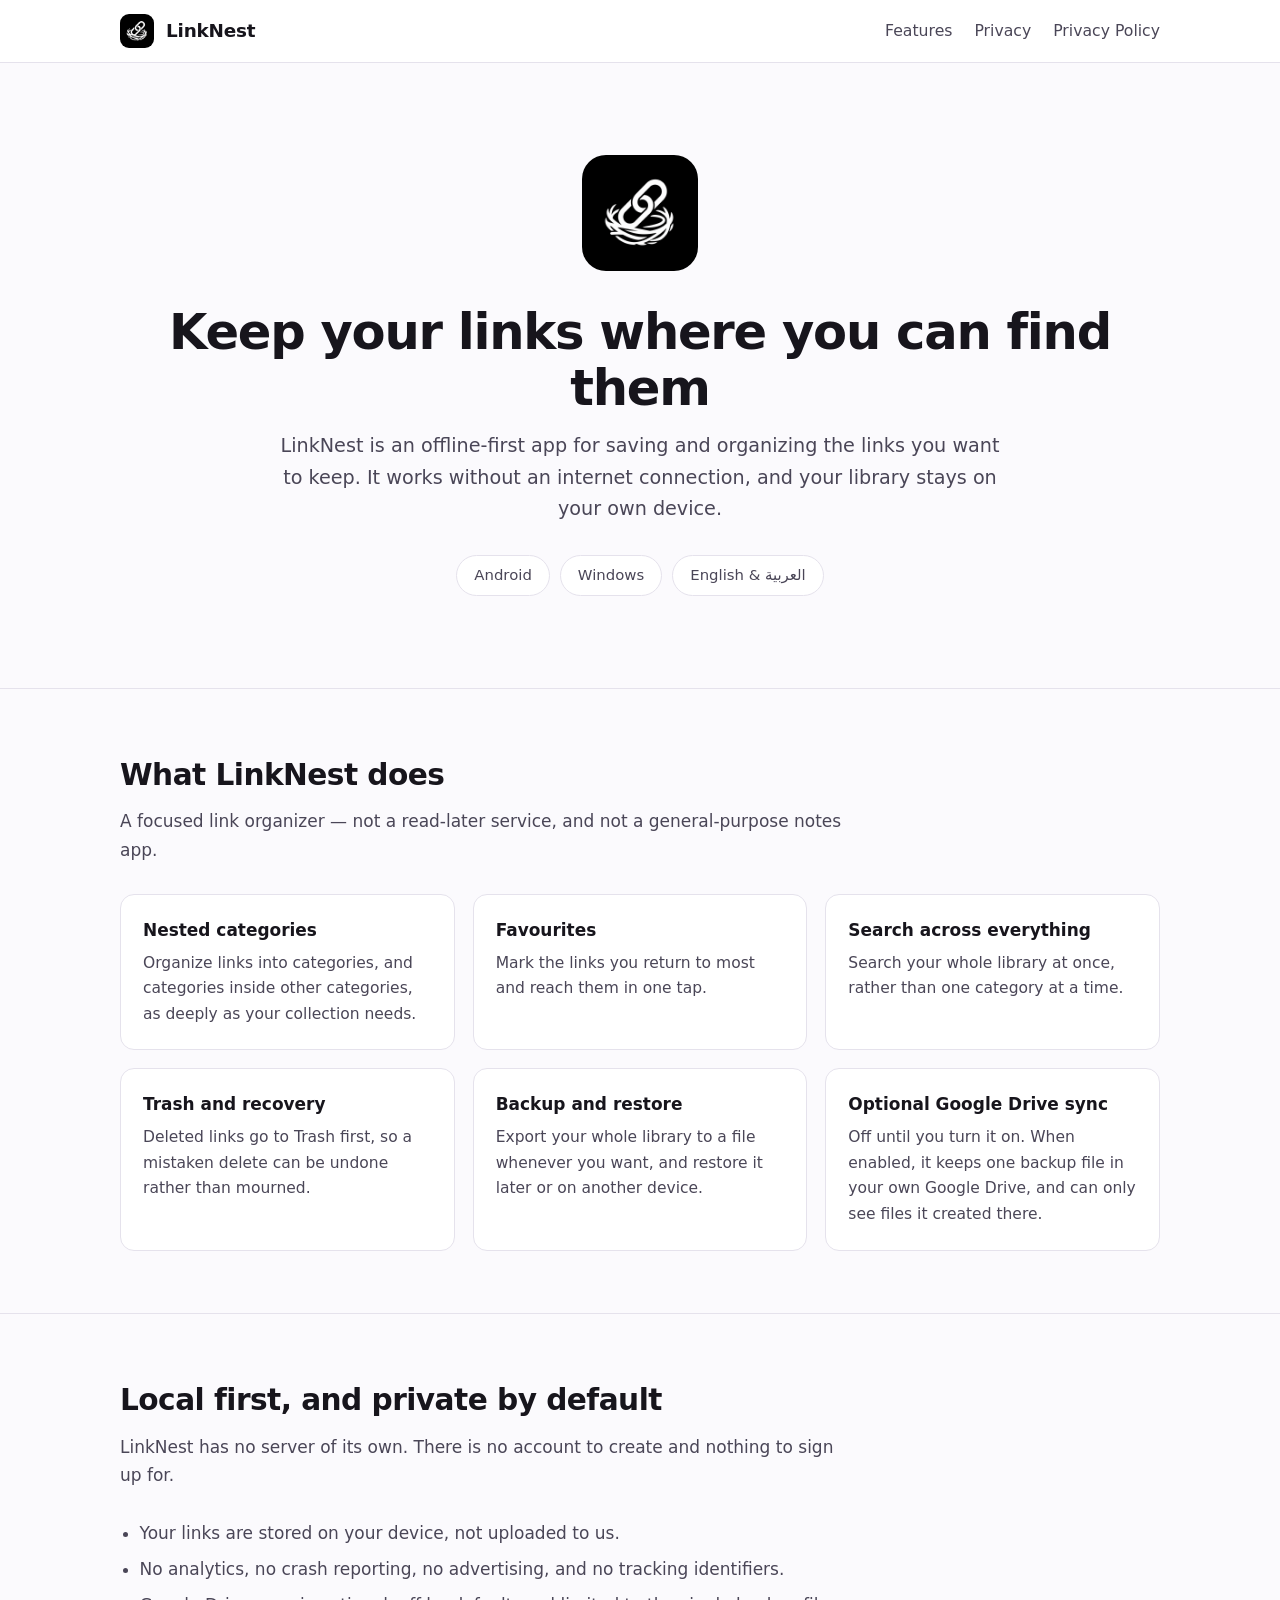
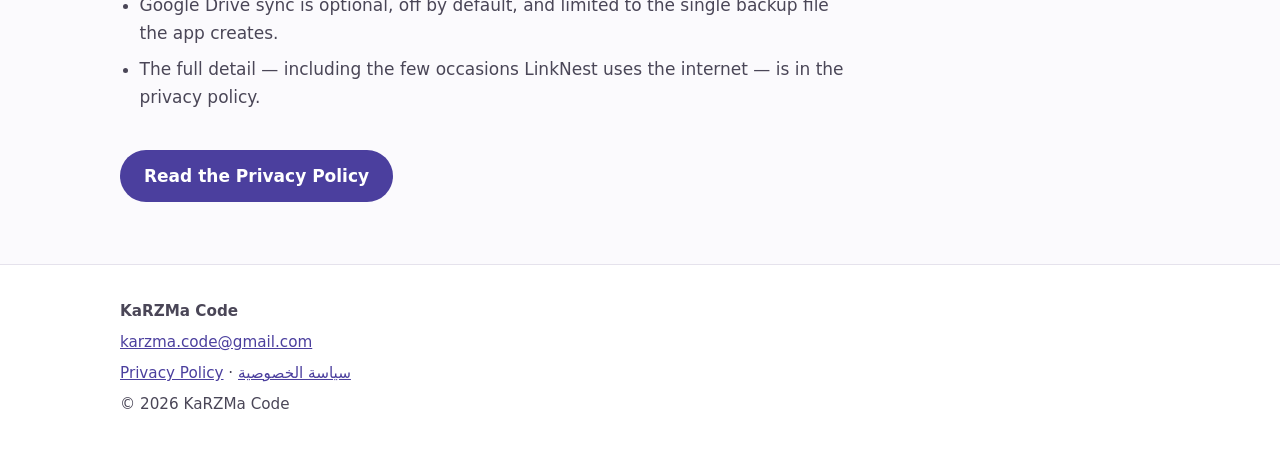
==== index.html @ 83b1db8c "Deploy LinkNest website" ====
<!DOCTYPE html>
<html lang="en">
<head>
<meta charset="utf-8">
<meta name="viewport" content="width=device-width, initial-scale=1">
<title>LinkNest — Offline-first link organizer for Android and Windows</title>
<meta name="description" content="LinkNest is an offline-first app for saving and organizing links into nested categories, with favourites, search, trash, manual backup, and optional Google Drive sync. Your links stay on your device.">
<link rel="canonical" href="https://linknest.dev/">
<meta property="og:type" content="website">
<meta property="og:site_name" content="LinkNest">
<meta property="og:title" content="LinkNest — Offline-first link organizer">
<meta property="og:description" content="Save and organize links into nested categories, on Android and Windows. Works offline; your links stay on your device.">
<meta property="og:url" content="https://linknest.dev/">
<meta property="og:image" content="https://linknest.dev/img/og-card.png">
<meta name="twitter:card" content="summary_large_image">
<meta name="theme-color" content="#000000">
<link rel="icon" href="favicon.ico" sizes="any">
<link rel="icon" type="image/png" href="img/linknest-icon-192.png">
<link rel="apple-touch-icon" href="img/linknest-icon-192.png">
<link rel="stylesheet" href="css/style.css">
</head>
<body>
<a class="skip-link" href="#main">Skip to content</a>

<header class="site-header">
  <div class="shell">
    <a class="brand" href="./">
      <img src="img/linknest-icon-192.png" alt="" width="34" height="34">
      LinkNest
    </a>
    <nav class="site-nav" aria-label="Primary">
      <a href="#features">Features</a>
      <a href="#privacy">Privacy</a>
      <a href="privacy/">Privacy Policy</a>
    </nav>
  </div>
</header>

<main id="main">

  <div class="shell hero">
    <img src="img/linknest-icon-512.png" alt="The LinkNest logo: a chain link resting in a nest." width="116" height="116">
    <h1>Keep your links where you can find them</h1>
    <p class="lede">
      LinkNest is an offline-first app for saving and organizing the links you
      want to keep. It works without an internet connection, and your library
      stays on your own device.
    </p>
    <ul class="platforms">
      <li>Android</li>
      <li>Windows</li>
      <li>English &amp; العربية</li>
    </ul>
  </div>

  <section id="features">
    <div class="shell">
      <h2>What LinkNest does</h2>
      <p class="section-lede">
        A focused link organizer — not a read-later service, and not a
        general-purpose notes app.
      </p>
      <ul class="features">
        <li>
          <h3>Nested categories</h3>
          <p>
            Organize links into categories, and categories inside other
            categories, as deeply as your collection needs.
          </p>
        </li>
        <li>
          <h3>Favourites</h3>
          <p>Mark the links you return to most and reach them in one tap.</p>
        </li>
        <li>
          <h3>Search across everything</h3>
          <p>
            Search your whole library at once, rather than one category at a
            time.
          </p>
        </li>
        <li>
          <h3>Trash and recovery</h3>
          <p>
            Deleted links go to Trash first, so a mistaken delete can be undone
            rather than mourned.
          </p>
        </li>
        <li>
          <h3>Backup and restore</h3>
          <p>
            Export your whole library to a file whenever you want, and restore
            it later or on another device.
          </p>
        </li>
        <li>
          <h3>Optional Google Drive sync</h3>
          <p>
            Off until you turn it on. When enabled, it keeps one backup file in
            your own Google Drive, and can only see files it created there.
          </p>
        </li>
      </ul>
    </div>
  </section>

  <section id="privacy">
    <div class="shell">
      <h2>Local first, and private by default</h2>
      <p class="section-lede">
        LinkNest has no server of its own. There is no account to create and
        nothing to sign up for.
      </p>
      <ul class="privacy-points">
        <li>Your links are stored on your device, not uploaded to us.</li>
        <li>
          No analytics, no crash reporting, no advertising, and no tracking
          identifiers.
        </li>
        <li>
          Google Drive sync is optional, off by default, and limited to the
          single backup file the app creates.
        </li>
        <li>
          The full detail — including the few occasions LinkNest uses the
          internet — is in the privacy policy.
        </li>
      </ul>
      <a class="button" href="privacy/">Read the Privacy Policy</a>
    </div>
  </section>

</main>

<footer class="site-footer">
  <div class="shell">
    <p><strong>KaRZMa&nbsp;Code</strong></p>
    <p><a href="mailto:karzma.code@gmail.com">karzma.code@gmail.com</a></p>
    <p>
      <a href="privacy/">Privacy Policy</a> ·
      <a href="privacy/ar/" lang="ar">سياسة الخصوصية</a>
    </p>
    <p>&copy; <span data-current-year>2026</span> KaRZMa Code</p>
  </div>
</footer>

<script src="js/main.js"></script>
</body>
</html>
---- css/style.css ----
/*
  LinkNest website — one stylesheet for all pages.

  Deliberately plain CSS with no build step: the site is three static pages on
  GitHub Pages, and anything that needs compiling would be a dependency the
  site does not otherwise have.

  The palette follows the app's own mark: a near-black ink on a near-white
  ground, with a single indigo accent. Dark mode is honoured through
  prefers-color-scheme so the page matches the reader's system rather than
  forcing a look.
*/

:root {
  --ink: #17151c;
  --ink-soft: #4a4657;
  --ground: #fbfafd;
  --surface: #ffffff;
  --line: #e5e2ec;
  --accent: #4b3f9e;
  --accent-ink: #ffffff;
  --radius: 14px;
  --measure: 68ch;
  --shell: 1080px;
}

@media (prefers-color-scheme: dark) {
  :root {
    --ink: #ece7f2;
    --ink-soft: #b0a9bd;
    --ground: #101014;
    --surface: #17171d;
    --line: #2b2933;
    --accent: #a99cf5;
    --accent-ink: #16121f;
  }
}

*,
*::before,
*::after {
  box-sizing: border-box;
}

html {
  scroll-behavior: smooth;
}

@media (prefers-reduced-motion: reduce) {
  html {
    scroll-behavior: auto;
  }
}

body {
  margin: 0;
  background: var(--ground);
  color: var(--ink);
  font-family: system-ui, -apple-system, "Segoe UI", Roboto, "Helvetica Neue",
    Arial, "Noto Sans", "Noto Sans Arabic", sans-serif;
  font-size: 1.0625rem;
  line-height: 1.65;
  -webkit-text-size-adjust: 100%;
}

.shell {
  width: 100%;
  max-width: var(--shell);
  margin-inline: auto;
  padding-inline: 20px;
}

/* Visible only to keyboard users, and only once focused.

   Hidden by clipping rather than by parking it off-screen at a negative
   offset: in a right-to-left document the off-screen trick extends the
   scrollable area in the inline-start direction, which gives the whole page a
   phantom horizontal scrollbar. Clipping is direction-agnostic and leaves the
   link fully focusable. */
.skip-link {
  position: absolute;
  width: 1px;
  height: 1px;
  padding: 0;
  overflow: hidden;
  clip-path: inset(50%);
  white-space: nowrap;
  background: var(--accent);
  color: var(--accent-ink);
  border-radius: 0 0 var(--radius) 0;
  z-index: 10;
}

.skip-link:focus {
  width: auto;
  height: auto;
  padding: 10px 16px;
  overflow: visible;
  clip-path: none;
  inset-block-start: 0;
  inset-inline-start: 0;
}

a {
  color: var(--accent);
}

a:focus-visible,
.button:focus-visible {
  outline: 3px solid var(--accent);
  outline-offset: 3px;
  border-radius: 4px;
}

/* ---------- Header ---------- */

.site-header {
  border-bottom: 1px solid var(--line);
  background: var(--surface);
}

.site-header .shell {
  display: flex;
  flex-wrap: wrap;
  gap: 12px 24px;
  align-items: center;
  justify-content: space-between;
  padding-block: 14px;
}

.brand {
  display: inline-flex;
  align-items: center;
  gap: 12px;
  font-weight: 650;
  font-size: 1.15rem;
  color: var(--ink);
  text-decoration: none;
  letter-spacing: -0.01em;
}

.brand img {
  width: 34px;
  height: 34px;
  border-radius: 9px;
  display: block;
}

.site-nav {
  display: flex;
  gap: 22px;
  font-size: 0.98rem;
}

.site-nav a {
  color: var(--ink-soft);
  text-decoration: none;
}

.site-nav a:hover,
.site-nav a[aria-current="page"] {
  color: var(--ink);
  text-decoration: underline;
}

/* ---------- Hero ---------- */

.hero {
  text-align: center;
  padding-block: clamp(48px, 9vw, 92px);
}

.hero img {
  width: clamp(88px, 16vw, 116px);
  height: auto;
  border-radius: 24px;
  margin-bottom: 26px;
}

.hero h1 {
  font-size: clamp(2.1rem, 6vw, 3.1rem);
  line-height: 1.12;
  letter-spacing: -0.025em;
  margin: 0 0 14px;
}

.lede {
  font-size: clamp(1.06rem, 2.4vw, 1.2rem);
  color: var(--ink-soft);
  max-width: 60ch;
  margin: 0 auto;
}

.platforms {
  list-style: none;
  display: flex;
  flex-wrap: wrap;
  gap: 10px;
  justify-content: center;
  padding: 0;
  margin: 30px 0 0;
}

.platforms li {
  border: 1px solid var(--line);
  background: var(--surface);
  border-radius: 999px;
  padding: 7px 17px;
  font-size: 0.93rem;
  color: var(--ink-soft);
}

/* ---------- Sections ---------- */

section {
  padding-block: clamp(38px, 6vw, 62px);
  border-top: 1px solid var(--line);
}

h2 {
  font-size: clamp(1.4rem, 3.4vw, 1.85rem);
  letter-spacing: -0.018em;
  margin: 0 0 8px;
}

.section-lede {
  color: var(--ink-soft);
  max-width: var(--measure);
  margin: 0 0 30px;
}

.features {
  list-style: none;
  padding: 0;
  margin: 0;
  display: grid;
  gap: 18px;
  grid-template-columns: repeat(auto-fit, minmax(260px, 1fr));
}

.features li {
  background: var(--surface);
  border: 1px solid var(--line);
  border-radius: var(--radius);
  padding: 22px;
}

.features h3 {
  margin: 0 0 6px;
  font-size: 1.06rem;
}

.features p {
  margin: 0;
  color: var(--ink-soft);
  font-size: 0.97rem;
}

.privacy-points {
  max-width: var(--measure);
  padding-left: 1.15em;
  color: var(--ink-soft);
}

.privacy-points li + li {
  margin-top: 8px;
}

.button {
  display: inline-block;
  margin-top: 22px;
  background: var(--accent);
  color: var(--accent-ink);
  text-decoration: none;
  font-weight: 600;
  padding: 12px 24px;
  border-radius: 999px;
}

.button:hover {
  filter: brightness(1.08);
}

/* ---------- Footer ---------- */

.site-footer {
  border-top: 1px solid var(--line);
  background: var(--surface);
  padding-block: 34px;
  font-size: 0.95rem;
  color: var(--ink-soft);
}

.site-footer p {
  margin: 0 0 6px;
}

.site-footer a {
  color: var(--accent);
}

/* ---------- Policy pages ---------- */

.policy {
  padding-block: clamp(34px, 6vw, 56px);
}

.policy .shell {
  max-width: calc(var(--measure) + 40px);
}

.policy h1 {
  font-size: clamp(1.75rem, 4.6vw, 2.3rem);
  letter-spacing: -0.02em;
  margin: 0 0 6px;
}

.policy h2 {
  margin-top: 2em;
  padding-top: 0.4em;
  border-top: 1px solid var(--line);
}

.policy h3 {
  margin-top: 1.6em;
  font-size: 1.08rem;
}

.policy hr {
  display: none; /* the h2 rules already separate sections */
}

.policy code {
  background: var(--surface);
  border: 1px solid var(--line);
  border-radius: 5px;
  padding: 1px 6px;
  font-size: 0.92em;
  /* Latin identifiers such as drive.file must stay LTR inside Arabic prose. */
  direction: ltr;
  unicode-bidi: isolate;
  display: inline-block;
}

.policy .meta {
  color: var(--ink-soft);
  font-size: 0.96rem;
  margin-bottom: 2em;
}

.policy ul {
  padding-left: 1.15em;
}

.policy li + li {
  margin-top: 6px;
}

.lang-switch {
  display: inline-block;
  margin-bottom: 24px;
  font-size: 0.95rem;
}

/* Right-to-left pages: mirror list indentation, which is the one thing the
   logical properties above do not already handle. */
[dir="rtl"] .policy ul,
[dir="rtl"] .privacy-points {
  padding-left: 0;
  padding-right: 1.15em;
}

@media (max-width: 560px) {
  .site-header .shell {
    justify-content: center;
  }

  .site-nav {
    gap: 18px;
  }
}
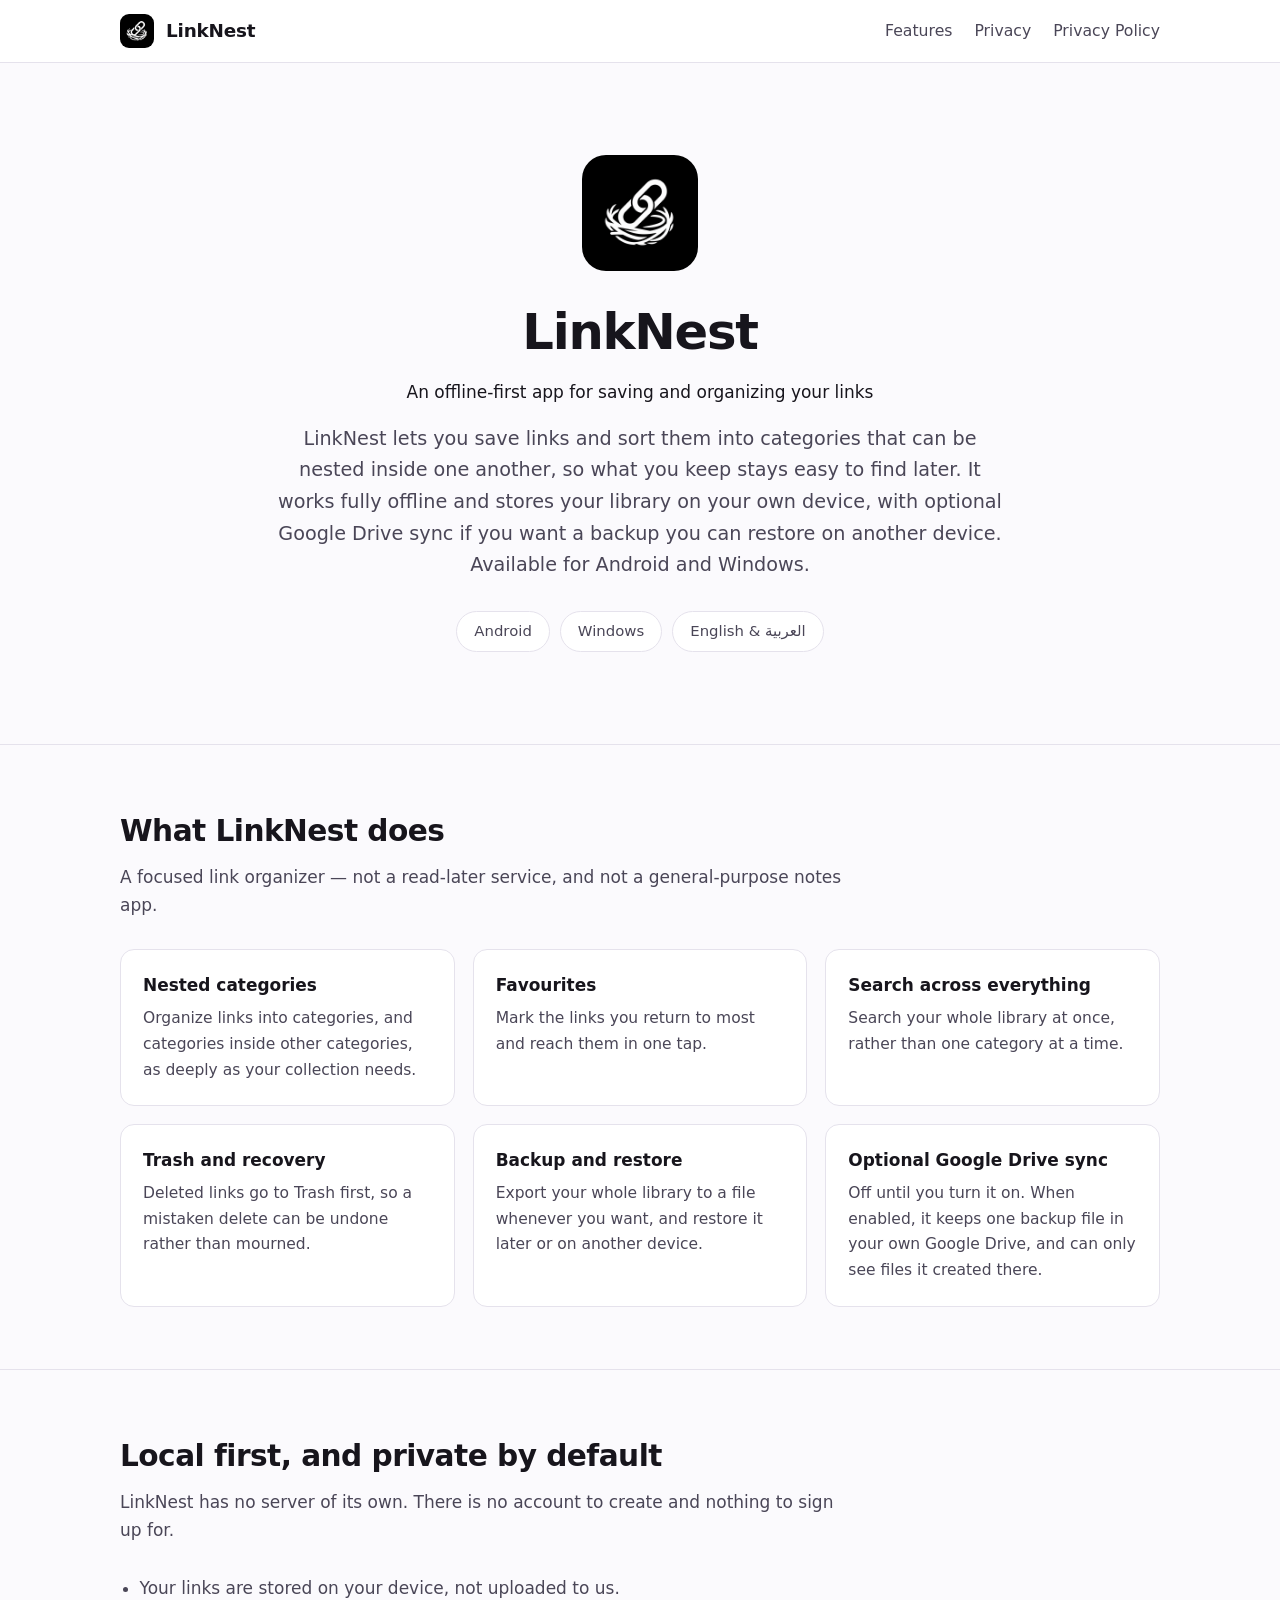
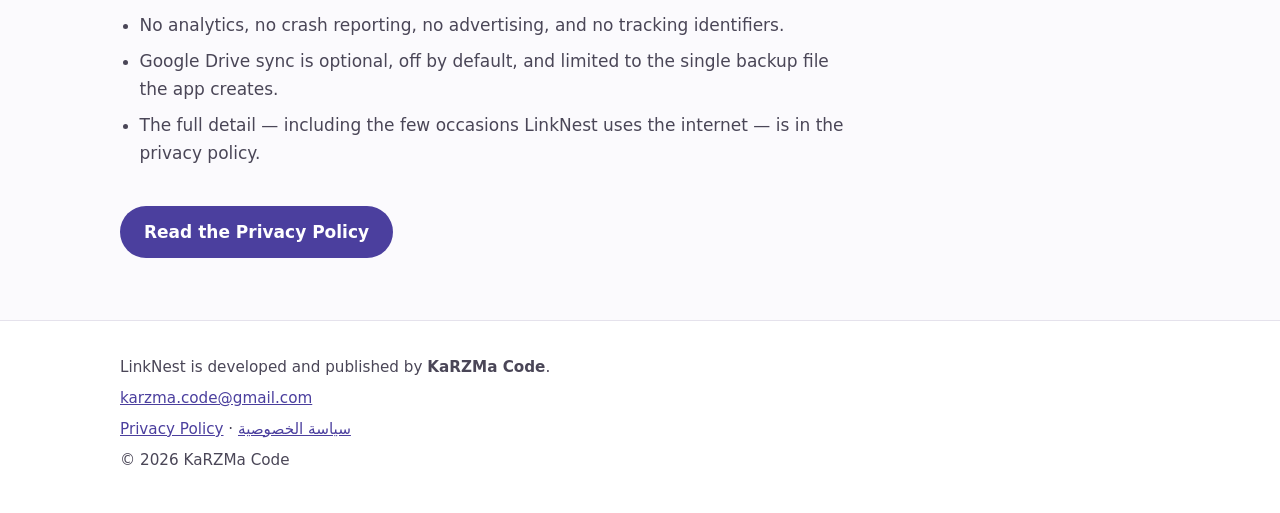
==== commit 1ed75d3e: "Revise header and improve app description Updated the header and description to better reflect the a" ====
--- a/index.html
+++ b/index.html
@@ -40,11 +40,16 @@
 
   <div class="shell hero">
     <img src="img/linknest-icon-512.png" alt="The LinkNest logo: a chain link resting in a nest." width="116" height="116">
-    <h1>Keep your links where you can find them</h1>
+    <h1>LinkNest</h1>
+    <p class="tagline">
+      An offline-first app for saving and organizing your links
+    </p>
     <p class="lede">
-      LinkNest is an offline-first app for saving and organizing the links you
-      want to keep. It works without an internet connection, and your library
-      stays on your own device.
+      LinkNest lets you save links and sort them into categories that can be
+      nested inside one another, so what you keep stays easy to find later. It
+      works fully offline and stores your library on your own device, with
+      optional Google Drive sync if you want a backup you can restore on
+      another device. Available for Android and Windows.
     </p>
     <ul class="platforms">
       <li>Android</li>
@@ -134,7 +139,7 @@
 
 <footer class="site-footer">
   <div class="shell">
-    <p><strong>KaRZMa&nbsp;Code</strong></p>
+    <p>LinkNest is developed and published by <strong>KaRZMa&nbsp;Code</strong>.</p>
     <p><a href="mailto:karzma.code@gmail.com">karzma.code@gmail.com</a></p>
     <p>
       <a href="privacy/">Privacy Policy</a> ·
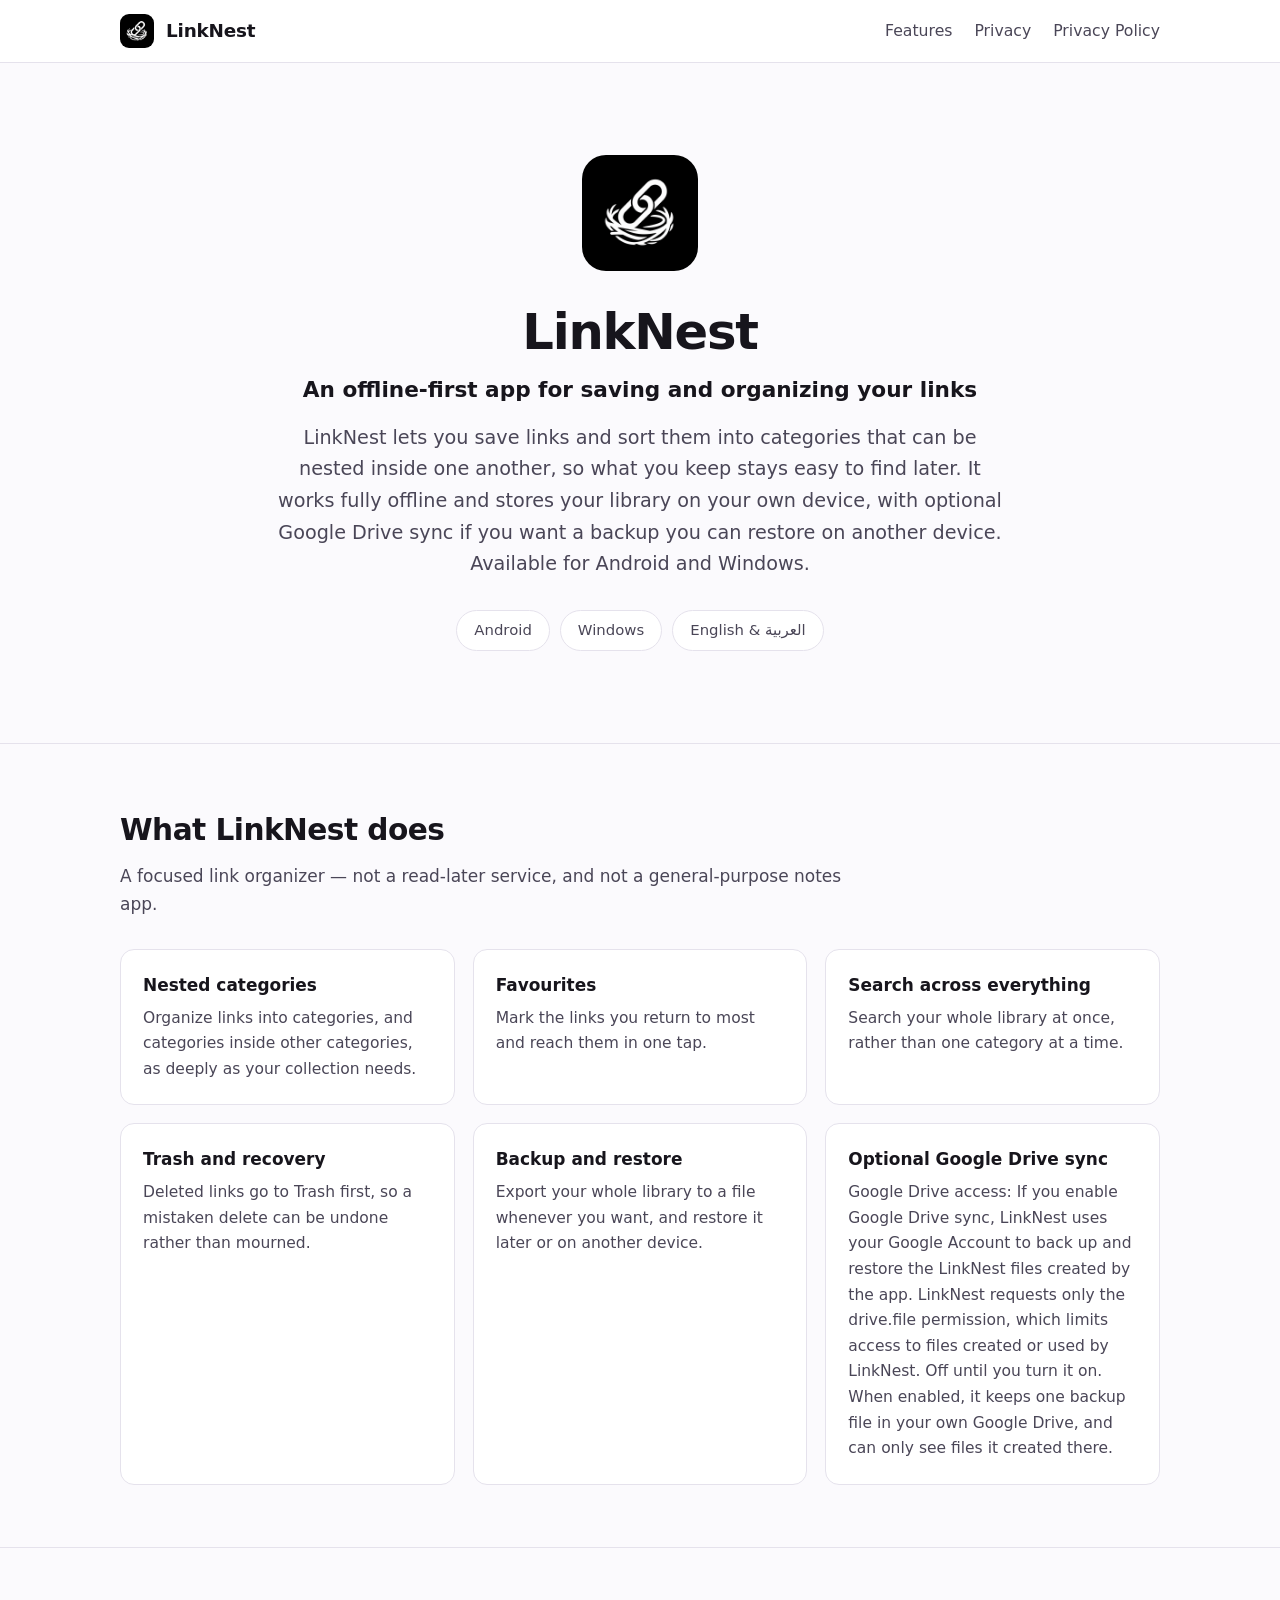
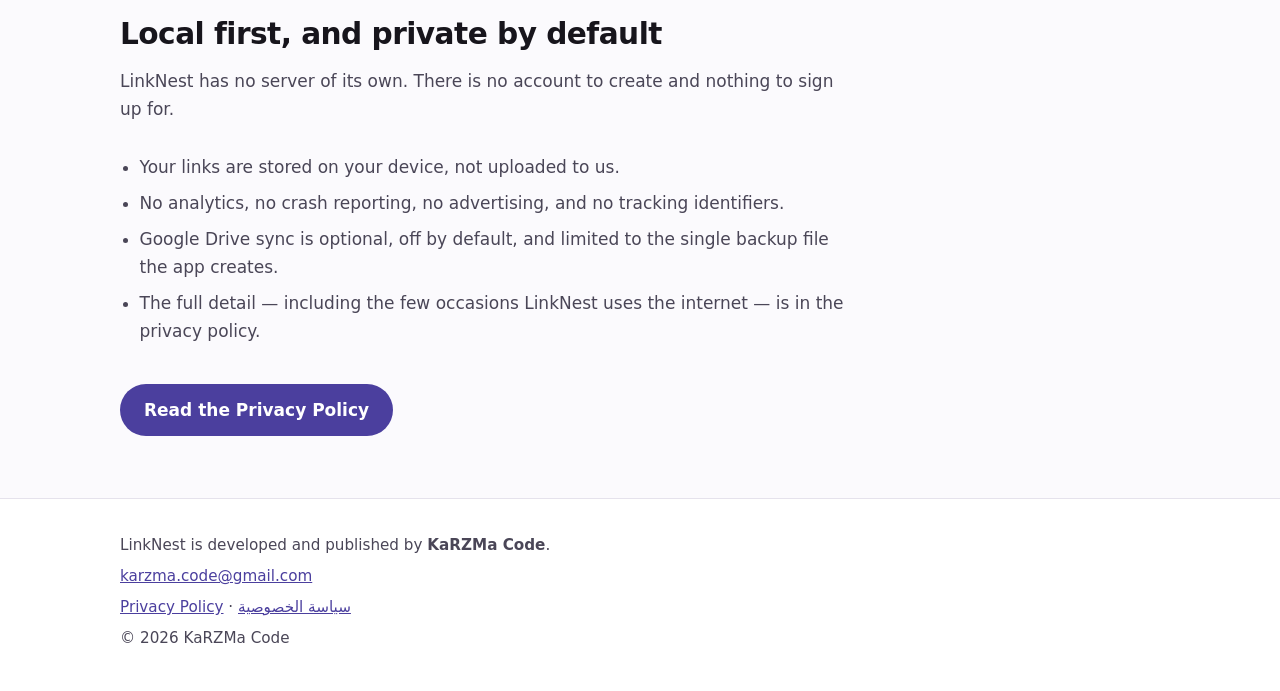
==== commit 34e3162a: "Add Google Drive sync information to index.html" ====
--- a/index.html
+++ b/index.html
@@ -101,6 +101,9 @@
         <li>
           <h3>Optional Google Drive sync</h3>
           <p>
+            Google Drive access: If you enable Google Drive sync, 
+            LinkNest uses your Google Account to back up and restore the LinkNest files created by the app. 
+            LinkNest requests only the drive.file permission, which limits access to files created or used by LinkNest.
             Off until you turn it on. When enabled, it keeps one backup file in
             your own Google Drive, and can only see files it created there.
           </p>
--- a/css/style.css
+++ b/css/style.css
@@ -184,6 +184,17 @@
   margin: 0 0 14px;
 }
 
+/* Sits between the app's name and the fuller description: the h1 is the name
+   alone, so this carries the one-line statement of what the name refers to. */
+.tagline {
+  font-size: clamp(1.12rem, 2.8vw, 1.35rem);
+  font-weight: 550;
+  color: var(--ink);
+  max-width: 46ch;
+  margin: 0 auto 18px;
+  line-height: 1.35;
+}
+
 .lede {
   font-size: clamp(1.06rem, 2.4vw, 1.2rem);
   color: var(--ink-soft);
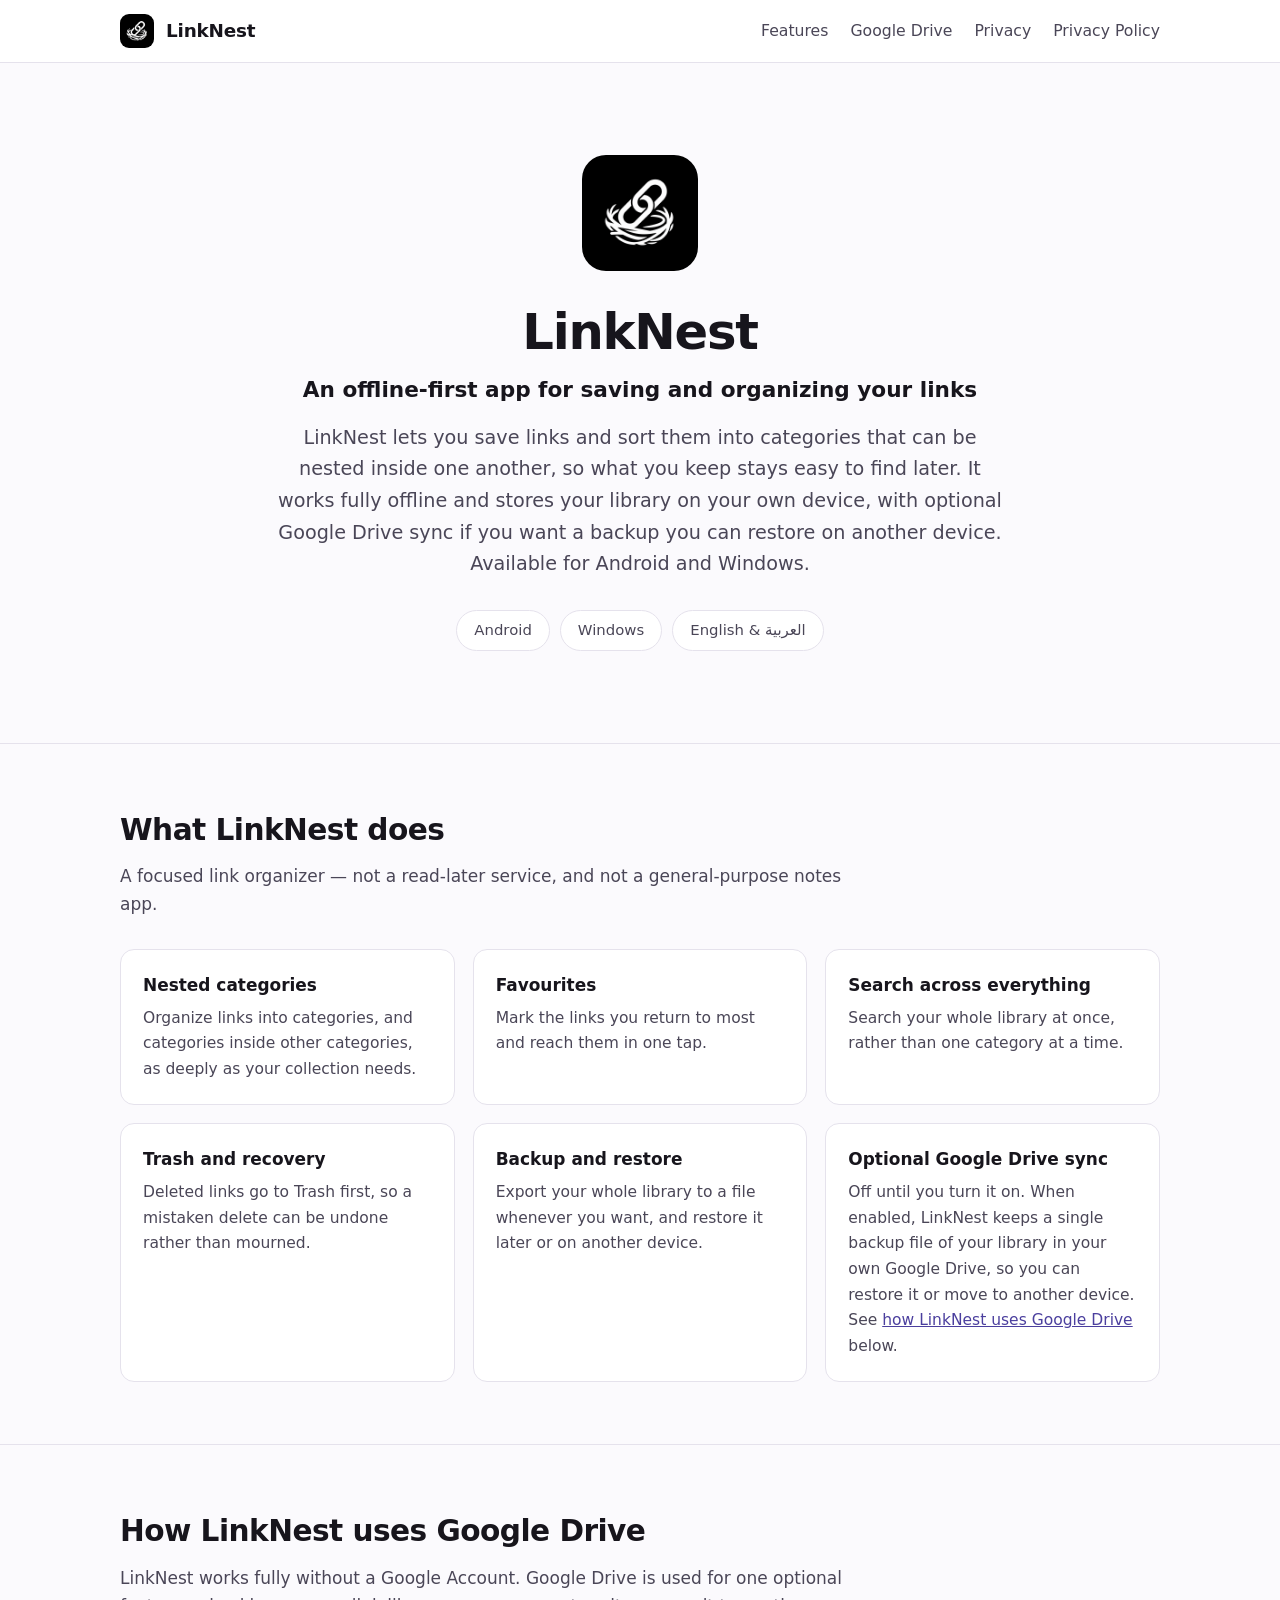
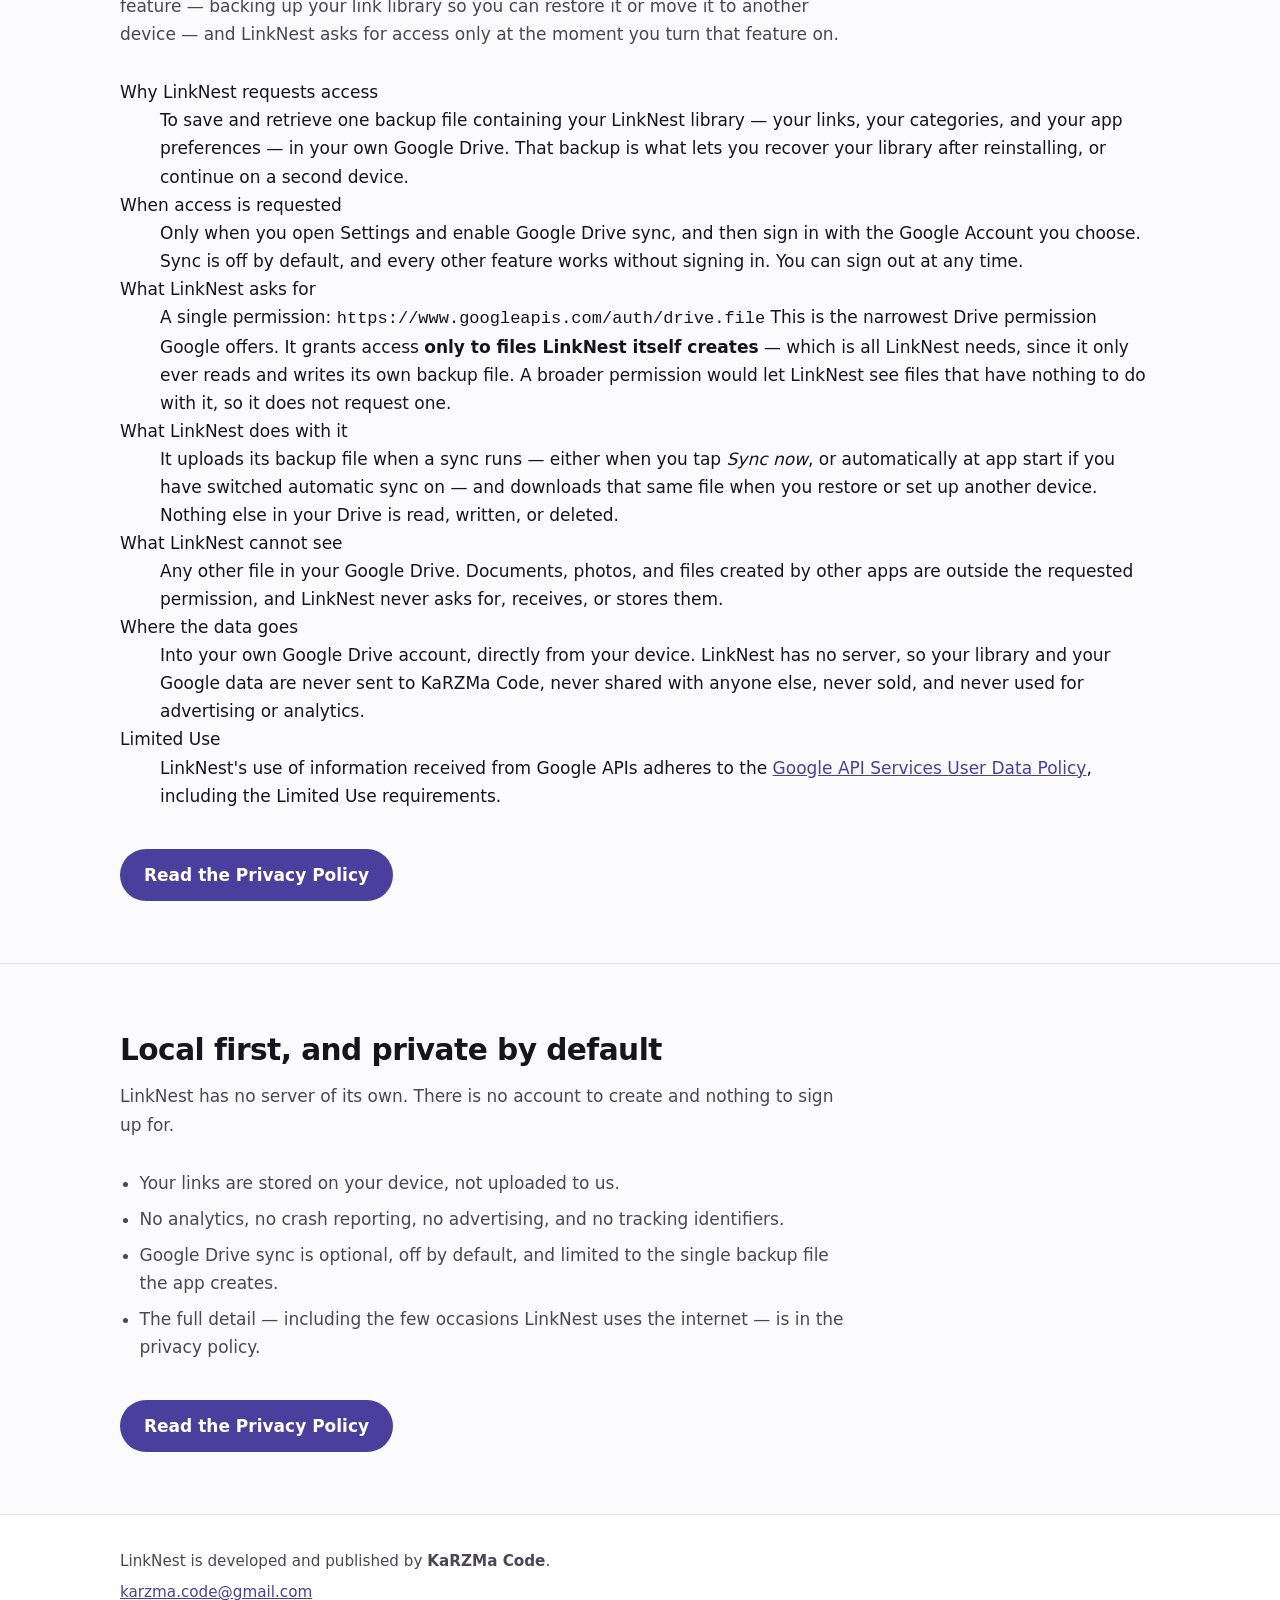
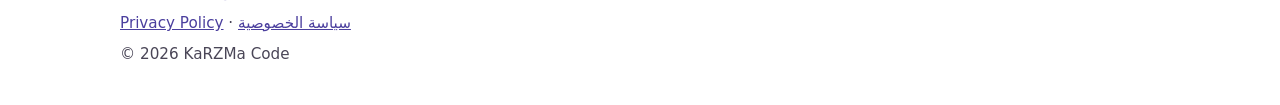
==== commit c92fb7bb: "Add Google Drive usage section to index.html Added a new section explaining how LinkNest uses Google" ====
--- a/index.html
+++ b/index.html
@@ -30,6 +30,7 @@
     </a>
     <nav class="site-nav" aria-label="Primary">
       <a href="#features">Features</a>
+      <a href="#google-data">Google Drive</a>
       <a href="#privacy">Privacy</a>
       <a href="privacy/">Privacy Policy</a>
     </nav>
@@ -101,14 +102,86 @@
         <li>
           <h3>Optional Google Drive sync</h3>
           <p>
-            Google Drive access: If you enable Google Drive sync, 
-            LinkNest uses your Google Account to back up and restore the LinkNest files created by the app. 
-            LinkNest requests only the drive.file permission, which limits access to files created or used by LinkNest.
-            Off until you turn it on. When enabled, it keeps one backup file in
-            your own Google Drive, and can only see files it created there.
+            Off until you turn it on. When enabled, LinkNest keeps a single
+            backup file of your library in your own Google Drive, so you can
+            restore it or move to another device. See
+            <a href="#google-data">how LinkNest uses Google Drive</a> below.
           </p>
         </li>
       </ul>
+    </div>
+  </section>
+
+  <section id="google-data">
+    <div class="shell">
+      <h2>How LinkNest uses Google Drive</h2>
+      <p class="section-lede">
+        LinkNest works fully without a Google Account. Google Drive is used for
+        one optional feature — backing up your link library so you can restore
+        it or move it to another device — and LinkNest asks for access only at
+        the moment you turn that feature on.
+      </p>
+      <dl class="disclosure">
+        <dt>Why LinkNest requests access</dt>
+        <dd>
+          To save and retrieve one backup file containing your LinkNest
+          library — your links, your categories, and your app preferences — in
+          your own Google Drive. That backup is what lets you recover your
+          library after reinstalling, or continue on a second device.
+        </dd>
+
+        <dt>When access is requested</dt>
+        <dd>
+          Only when you open Settings and enable Google Drive sync, and then
+          sign in with the Google Account you choose. Sync is off by default,
+          and every other feature works without signing in. You can sign out at
+          any time.
+        </dd>
+
+        <dt>What LinkNest asks for</dt>
+        <dd>
+          A single permission:
+          <code class="scope">https://www.googleapis.com/auth/drive.file</code>
+          This is the narrowest Drive permission Google offers. It grants access
+          <strong>only to files LinkNest itself creates</strong> — which is all
+          LinkNest needs, since it only ever reads and writes its own backup
+          file. A broader permission would let LinkNest see files that have
+          nothing to do with it, so it does not request one.
+        </dd>
+
+        <dt>What LinkNest does with it</dt>
+        <dd>
+          It uploads its backup file when a sync runs — either when you tap
+          <em>Sync now</em>, or automatically at app start if you have switched
+          automatic sync on — and downloads that same file when you restore or
+          set up another device. Nothing else in your Drive is read, written,
+          or deleted.
+        </dd>
+
+        <dt>What LinkNest cannot see</dt>
+        <dd>
+          Any other file in your Google Drive. Documents, photos, and files
+          created by other apps are outside the requested permission, and
+          LinkNest never asks for, receives, or stores them.
+        </dd>
+
+        <dt>Where the data goes</dt>
+        <dd>
+          Into your own Google Drive account, directly from your device.
+          LinkNest has no server, so your library and your Google data are
+          never sent to KaRZMa Code, never shared with anyone else, never sold,
+          and never used for advertising or analytics.
+        </dd>
+
+        <dt>Limited Use</dt>
+        <dd>
+          LinkNest's use of information received from Google APIs adheres to the
+          <a href="https://developers.google.com/terms/api-services-user-data-policy" rel="noopener">Google
+          API Services User Data Policy</a>, including the Limited Use
+          requirements.
+        </dd>
+      </dl>
+      <a class="button" href="privacy/">Read the Privacy Policy</a>
     </div>
   </section>
 
